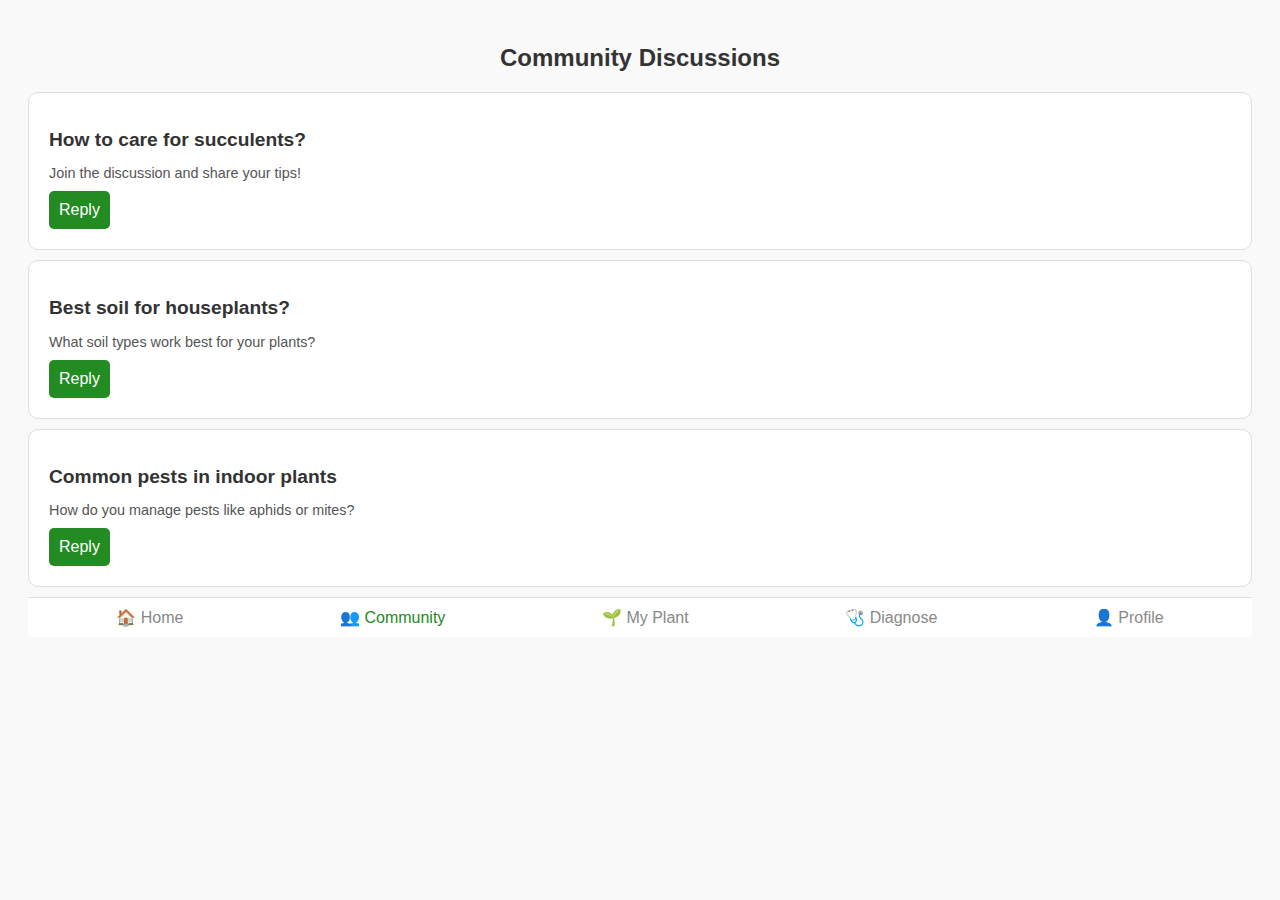
==== community.html @ 5e9c73c4 "Add files via upload" ====
<!DOCTYPE html>
<html lang="en">
<head>
  <meta charset="UTF-8">
  <meta name="viewport" content="width=device-width, initial-scale=1.0">
  <title>Community</title>
  <link rel="stylesheet" href="community.css">
</head>
<body>
  <div class="community-page">
    <!-- Header -->
    <header>
      <h1>Community Discussions</h1>
    </header>

    <!-- Posts Section -->
    <section class="posts">
      <div class="post">
        <h2>How to care for succulents?</h2>
        <p>Join the discussion and share your tips!</p>
        <button class="reply-btn">Reply</button>
      </div>
      <div class="post">
        <h2>Best soil for houseplants?</h2>
        <p>What soil types work best for your plants?</p>
        <button class="reply-btn">Reply</button>
      </div>
      <div class="post">
        <h2>Common pests in indoor plants</h2>
        <p>How do you manage pests like aphids or mites?</p>
        <button class="reply-btn">Reply</button>
      </div>
    </section>
  </div>

  <!-- Footer -->
  <footer>
    <nav>
      <a href="home.html" class="nav-btn">🏠 Home</a>
      <a href="community.html" class="nav-btn active">👥 Community</a>
      <a href="myplant.html" class="nav-btn">🌱 My Plant</a>
      <a href="diagnose.html" class="nav-btn">🩺 Diagnose</a>
      <a href="profile.html" class="nav-btn">👤 Profile</a>
    </nav>
  </footer>

  <script src="community.js"></script>
</body>
</html>
---- community.css ----
body {
    font-family: Arial, sans-serif;
    background-color: #f9f9f9;
    color: #333;
    padding: 20px;
  }
  
  header {
    text-align: center;
    margin-bottom: 20px;
  }
  
  header h1 {
    font-size: 1.5rem;
    color: #333;
  }
  
  .posts .post {
    background: #fff;
    padding: 20px;
    margin-bottom: 10px;
    border-radius: 10px;
    border: 1px solid #ddd;
  }
  
  .post h2 {
    font-size: 1.2rem;
    margin-bottom: 10px;
  }
  
  .post p {
    font-size: 0.9rem;
    margin-bottom: 10px;
    color: #555;
  }
  
  .reply-btn {
    background: #228B22;
    color: #fff;
    padding: 10px;
    border: none;
    border-radius: 5px;
    cursor: pointer;
    font-size: 1rem;
  }
  
  /* Footer Navigation */
  footer nav {
    display: flex;
    justify-content: space-around;
    background: #fff;
    padding: 10px;
    border-top: 1px solid #ddd;
  }
  
  .nav-btn {
    font-size: 1rem;
    color: #888;
    text-decoration: none;
  }
  
  .nav-btn.active {
    color: #228B22;
  }
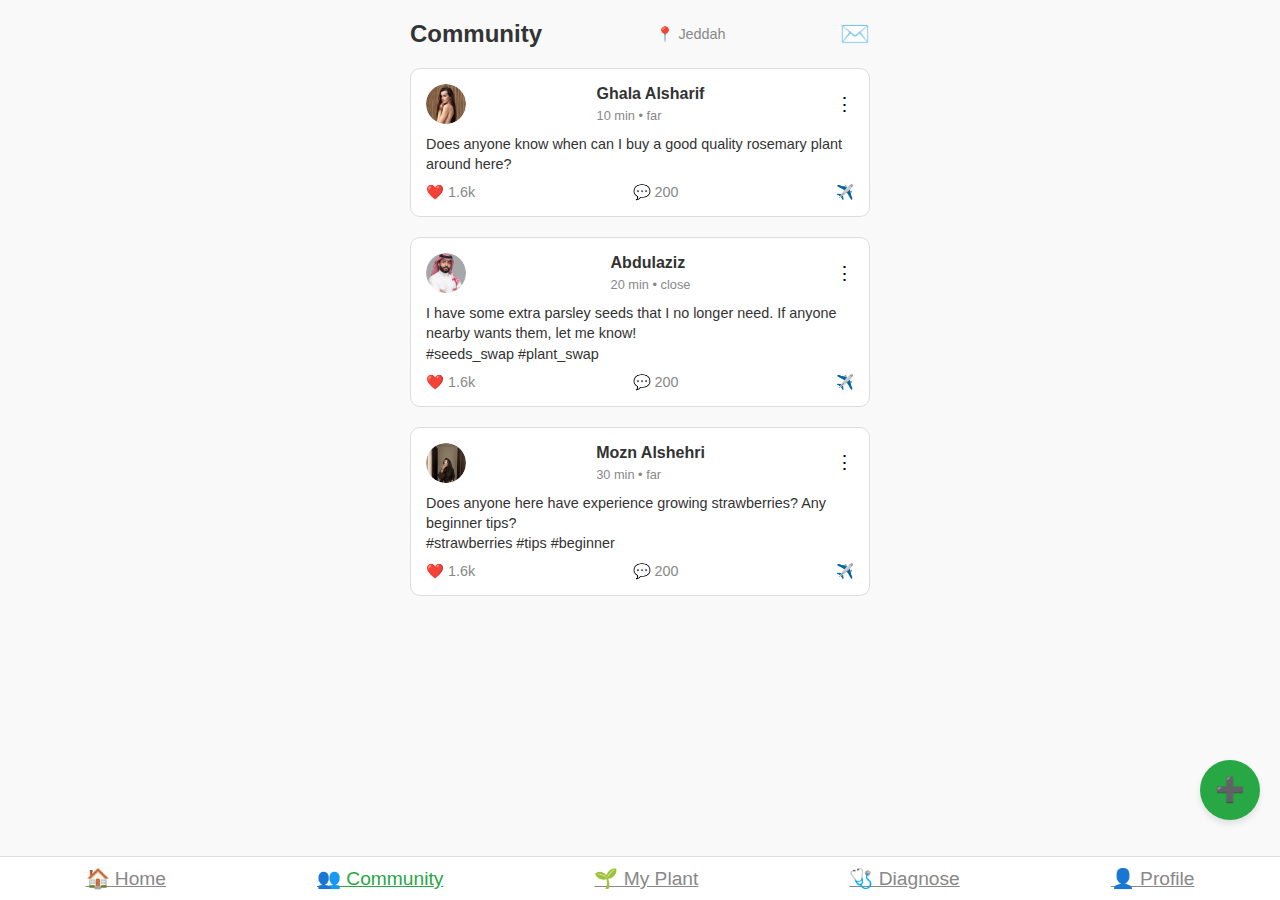
==== commit 41b83da1: "Add files via upload" ====
--- a/community.html
+++ b/community.html
@@ -10,40 +10,98 @@
   <div class="community-page">
     <!-- Header -->
     <header>
-      <h1>Community Discussions</h1>
+      <h1>Community</h1>
+      <p id="location">📍 Jeddah</p>
+      <button class="messages-btn">✉️</button>
     </header>
 
     <!-- Posts Section -->
-    <section class="posts">
+    <section id="posts" class="posts">
+      <!-- Post 1 -->
       <div class="post">
-        <h2>How to care for succulents?</h2>
-        <p>Join the discussion and share your tips!</p>
-        <button class="reply-btn">Reply</button>
+        <div class="post-header">
+          <img src="images/user1.png" alt="User Avatar" class="avatar">
+          <div class="post-info">
+            <h3>Ghala Alsharif</h3>
+            <p>10 min • far</p>
+          </div>
+          <button class="menu-btn">⋮</button>
+        </div>
+        <p class="post-content">Does anyone know when can I buy a good quality rosemary plant around here?</p>
+        <div class="post-actions">
+          <span>❤️ 1.6k</span>
+          <span>💬 200</span>
+          <span>✈️</span>
+        </div>
       </div>
+
+      <!-- Post 2 -->
       <div class="post">
-        <h2>Best soil for houseplants?</h2>
-        <p>What soil types work best for your plants?</p>
-        <button class="reply-btn">Reply</button>
+        <div class="post-header">
+          <img src="images/user2.png" alt="User Avatar" class="avatar">
+          <div class="post-info">
+            <h3>Abdulaziz</h3>
+            <p>20 min • close</p>
+          </div>
+          <button class="menu-btn">⋮</button>
+        </div>
+        <p class="post-content">
+          I have some extra parsley seeds that I no longer need. If anyone nearby wants them, let me know!
+          <br>#seeds_swap #plant_swap
+        </p>
+        <div class="post-actions">
+          <span>❤️ 1.6k</span>
+          <span>💬 200</span>
+          <span>✈️</span>
+        </div>
       </div>
+
+      <!-- Post 3 -->
       <div class="post">
-        <h2>Common pests in indoor plants</h2>
-        <p>How do you manage pests like aphids or mites?</p>
-        <button class="reply-btn">Reply</button>
+        <div class="post-header">
+          <img src="images/user3.png" alt="User Avatar" class="avatar">
+          <div class="post-info">
+            <h3>Mozn Alshehri</h3>
+            <p>30 min • far</p>
+          </div>
+          <button class="menu-btn">⋮</button>
+        </div>
+        <p class="post-content">
+          Does anyone here have experience growing strawberries? Any beginner tips?
+          <br>#strawberries #tips #beginner
+        </p>
+        <div class="post-actions">
+          <span>❤️ 1.6k</span>
+          <span>💬 200</span>
+          <span>✈️</span>
+        </div>
       </div>
     </section>
+
+   <!-- Add Post Button -->
+   <button class="add-post-btn" id="addPostBtn">➕</button>
+
+<!-- Add Post Modal -->
+<div class="add-post-modal hidden" id="addPostModal">
+  <div class="modal-content">
+    <h2>Add a New Post</h2>
+    <form id="addPostForm">
+      <textarea id="postContent" placeholder="Share your thoughts..." required></textarea>
+      <button type="submit" class="submit-post-btn">Post</button>    </form>
+    <button class="close-modal-btn" id="closeModalBtn">✖</button>
   </div>
+</div>
+ <!-- Footer Navigation -->
+ <footer>
+   <nav>
+     <a href="home.html" class="nav-btn">🏠 Home</a>
+     <a href="community.html" class="nav-btn active">👥 Community</a>
+     <a href="myplant.html" class="nav-btn">🌱 My Plant</a>
+     <a href="diagnose.html" class="nav-btn">🩺 Diagnose</a>
+     <a href="profile.html" class="nav-btn">👤 Profile</a>
+   </nav>
+ </footer>
 
-  <!-- Footer -->
-  <footer>
-    <nav>
-      <a href="home.html" class="nav-btn">🏠 Home</a>
-      <a href="community.html" class="nav-btn active">👥 Community</a>
-      <a href="myplant.html" class="nav-btn">🌱 My Plant</a>
-      <a href="diagnose.html" class="nav-btn">🩺 Diagnose</a>
-      <a href="profile.html" class="nav-btn">👤 Profile</a>
-    </nav>
-  </footer>
-
-  <script src="community.js"></script>
+ <script src="community.js"></script>
 </body>
 </html>--- a/community.css
+++ b/community.css
@@ -1,12 +1,29 @@
-body {
+/* General Reset */
+* {
+    margin: 0;
+    padding: 0;
+    box-sizing: border-box;
+  }
+  
+  body {
     font-family: Arial, sans-serif;
     background-color: #f9f9f9;
     color: #333;
+    margin: 0;
+    padding: 0;
+  }
+  
+  .community-page {
+    max-width: 500px;
+    margin: 0 auto;
     padding: 20px;
   }
   
+  /* Header */
   header {
-    text-align: center;
+    display: flex;
+    justify-content: space-between;
+    align-items: center;
     margin-bottom: 20px;
   }
   
@@ -15,50 +32,178 @@
     color: #333;
   }
   
-  .posts .post {
+  header p {
+    font-size: 0.9rem;
+    color: #888;
+  }
+  
+  header .messages-btn {
+    font-size: 1.5rem;
+    background: none;
+    border: none;
+    cursor: pointer;
+  }
+  
+  /* Posts Section */
+  .posts {
+    display: flex;
+    flex-direction: column;
+    gap: 20px;
+  }
+  
+  /* Post */
+  .post {
     background: #fff;
-    padding: 20px;
+    border: 1px solid #ddd;
+    border-radius: 10px;
+    padding: 15px;
+  }
+  
+  .post-header {
+    display: flex;
+    justify-content: space-between;
+    align-items: center;
     margin-bottom: 10px;
-    border-radius: 10px;
-    border: 1px solid #ddd;
-  }
-  
-  .post h2 {
+  }
+  
+  .avatar {
+    width: 40px;
+    height: 40px;
+    border-radius: 50%;
+  }
+  
+  .post-info h3 {
+    font-size: 1rem;
+    margin-bottom: 5px;
+    color: #333;
+  }
+  
+  .post-info p {
+    font-size: 0.8rem;
+    color: #888;
+  }
+  
+  .menu-btn {
+    background: none;
+    border: none;
     font-size: 1.2rem;
-    margin-bottom: 10px;
-  }
-  
-  .post p {
+    cursor: pointer;
+  }
+  
+  .post-content {
     font-size: 0.9rem;
     margin-bottom: 10px;
-    color: #555;
-  }
-  
-  .reply-btn {
-    background: #228B22;
+    line-height: 1.4;
+  }
+  
+  .post-actions {
+    display: flex;
+    justify-content: space-between;
+    font-size: 0.9rem;
+    color: #888;
+  }
+  
+  /* Add Post Button */
+  .add-post-btn {
+    position: fixed;
+    bottom: 80px;
+    right: 20px;
+    background: #28a745;
     color: #fff;
+    font-size: 1.5rem;
+    border: none;
+    border-radius: 50%;
+    width: 60px;
+    height: 60px;
+    cursor: pointer;
+    box-shadow: 0 4px 6px rgba(0, 0, 0, 0.1);
+  }
+  /* Add Post Modal */
+.add-post-modal {
+    position: fixed;
+    top: 0;
+    left: 0;
+    width: 100%;
+    height: 100%;
+    background: rgba(0, 0, 0, 0.5);
+    display: flex;
+    justify-content: center;
+    align-items: center;
+    z-index: 1000;
+  }
+  
+  .hidden {
+    display: none;
+  }
+  
+  .modal-content {
+    background: #fff;
+    border-radius: 10px;
+    padding: 20px;
+    width: 90%;
+    max-width: 400px;
+    text-align: center;
+  }
+  
+  .modal-content h2 {
+    font-size: 1.5rem;
+    margin-bottom: 15px;
+    color: #333;
+  }
+  
+  #postContent {
+    width: 100%;
+    height: 100px;
     padding: 10px;
-    border: none;
+    font-size: 1rem;
+    border: 1px solid #ddd;
     border-radius: 5px;
-    cursor: pointer;
+    margin-bottom: 15px;
+    resize: none;
+  }
+  
+  .submit-post-btn {
+    background: #28a745;
+    color: #fff;
+    padding: 10px 15px;
+    border: none;
+    border-radius: 5px;
     font-size: 1rem;
-  }
-  
-  /* Footer Navigation */
+    cursor: pointer;
+  }
+  
+  .submit-post-btn:hover {
+    background: #218838;
+  }
+  
+  .close-modal-btn {
+    position: absolute;
+    top: 10px;
+    right: 10px;
+    background: none;
+    border: none;
+    font-size: 1.5rem;
+    cursor: pointer;
+  }
+  
+  /* Footer */
   footer nav {
     display: flex;
     justify-content: space-around;
     background: #fff;
+    border-top: 1px solid #ddd;
     padding: 10px;
-    border-top: 1px solid #ddd;
+    position: fixed;
+    bottom: 0;
+    left: 0;
+    width: 100%;
   }
   
   .nav-btn {
-    font-size: 1rem;
-    color: #888;
-    text-decoration: none;
+    font-size: 1.2rem;
+    color: #888;
   }
   
   .nav-btn.active {
-    color: #228B22;
+    color: #28a745;
   }